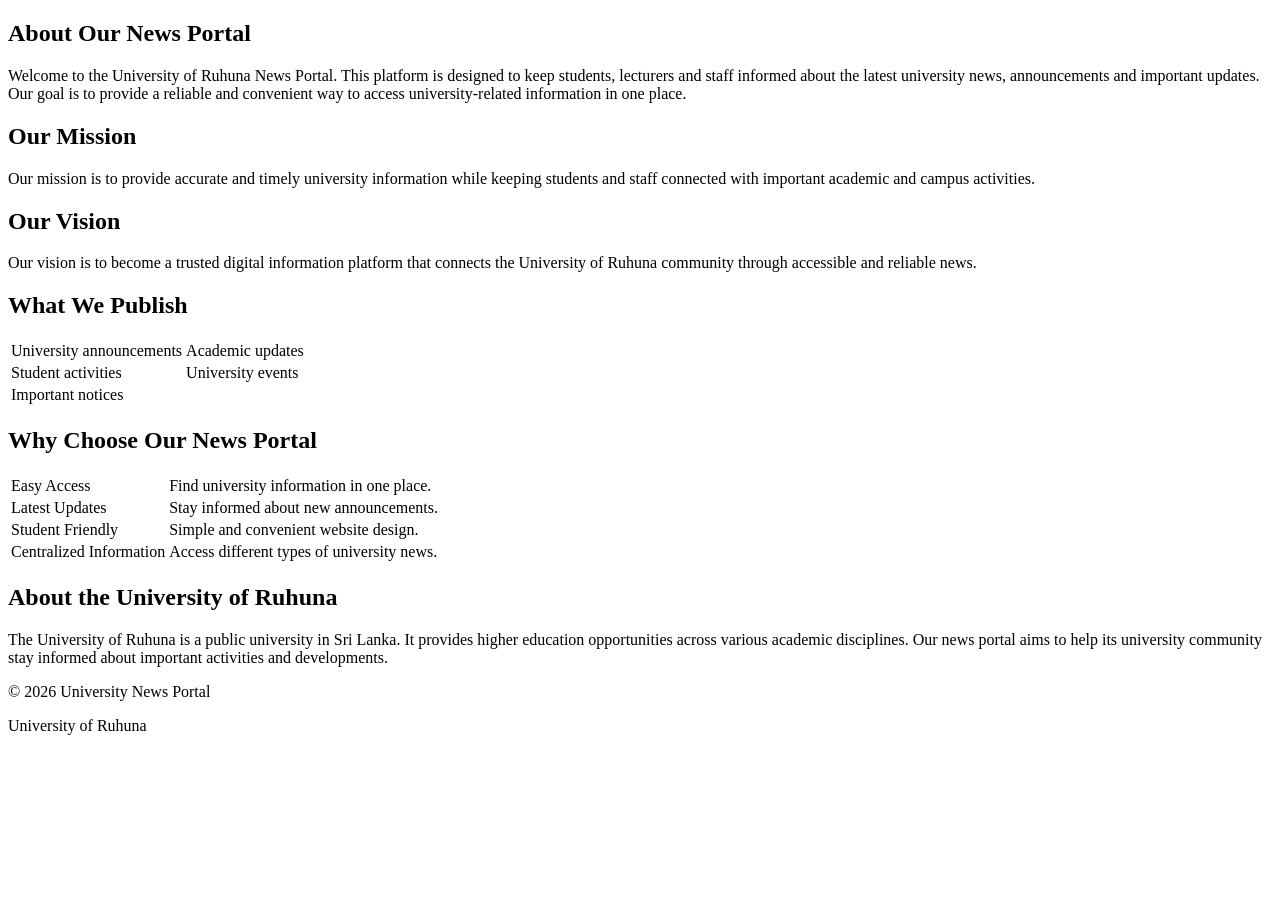
==== about.html @ bc383ffd "add information about page" ====
<!DOCTYPE html> 
<html> 
<head> 
<title>About Us</title> 
<link rel="stylesheet" href="style.css"> 
</head> 
<body> 

<main>

<section class="hero">
<h1>About Our News Portal</h1>
<p>
Welcome to the University of Ruhuna News Portal. This 
platform is designed to keep students, lecturers and staff 
informed about the latest university news, announcements and
 important updates. Our goal is to provide a reliable and 
 convenient way to access university-related information in 
 one place.
</p>
</section>




<section class="about">
<h2>Our Mission</h2>

<p>
Our mission is to provide accurate and timely university 
information while keeping students and staff connected with 
important academic and campus activities.
</p>



<h2>Our Vision</h2>

<p>
Our vision is to become a trusted digital information 
platform that connects the University of Ruhuna community 
through accessible and reliable news.
</p>
</section>

<section class="publish">
<h2>What We Publish</h2>

<table>
    <tr>
        <td>University announcements</td>
        <td>Academic updates</td>
    </tr>
    <tr>
        <td>Student activities</td>
        <td>University events</td>
    </tr>
    <tr>
        <td>Important notices</td>
    </tr>
</table>
</section>

<section class="choose">
<h2>Why Choose Our News Portal</h2>
<table>
    <tr>
        <td>Easy Access</td>
        <td>Find university information in one place.</td>
    </tr>
    <tr>
        <td>Latest Updates</td>
        <td>Stay informed about new announcements.</td>
    </tr>
    <tr>
        <td>Student Friendly</td>
        <td>Simple and convenient website design.</td>
    </tr>
    <tr>
        <td>Centralized Information</td>
        <td>Access different types of university news.</td>
    </tr>
</table>

</section>

<section class="ruh">
<h2>About the University of Ruhuna</h2>
<p>
The University of Ruhuna is a public university in 
Sri Lanka. It provides higher education opportunities 
across various academic disciplines. Our news portal 
aims to help its university community stay informed about
important activities and developments.
</p>
</section>



</main>

<footer>
<p>© 2026 University News Portal</p>
<p>University of Ruhuna</p>
</footer>


</body> 
</html>
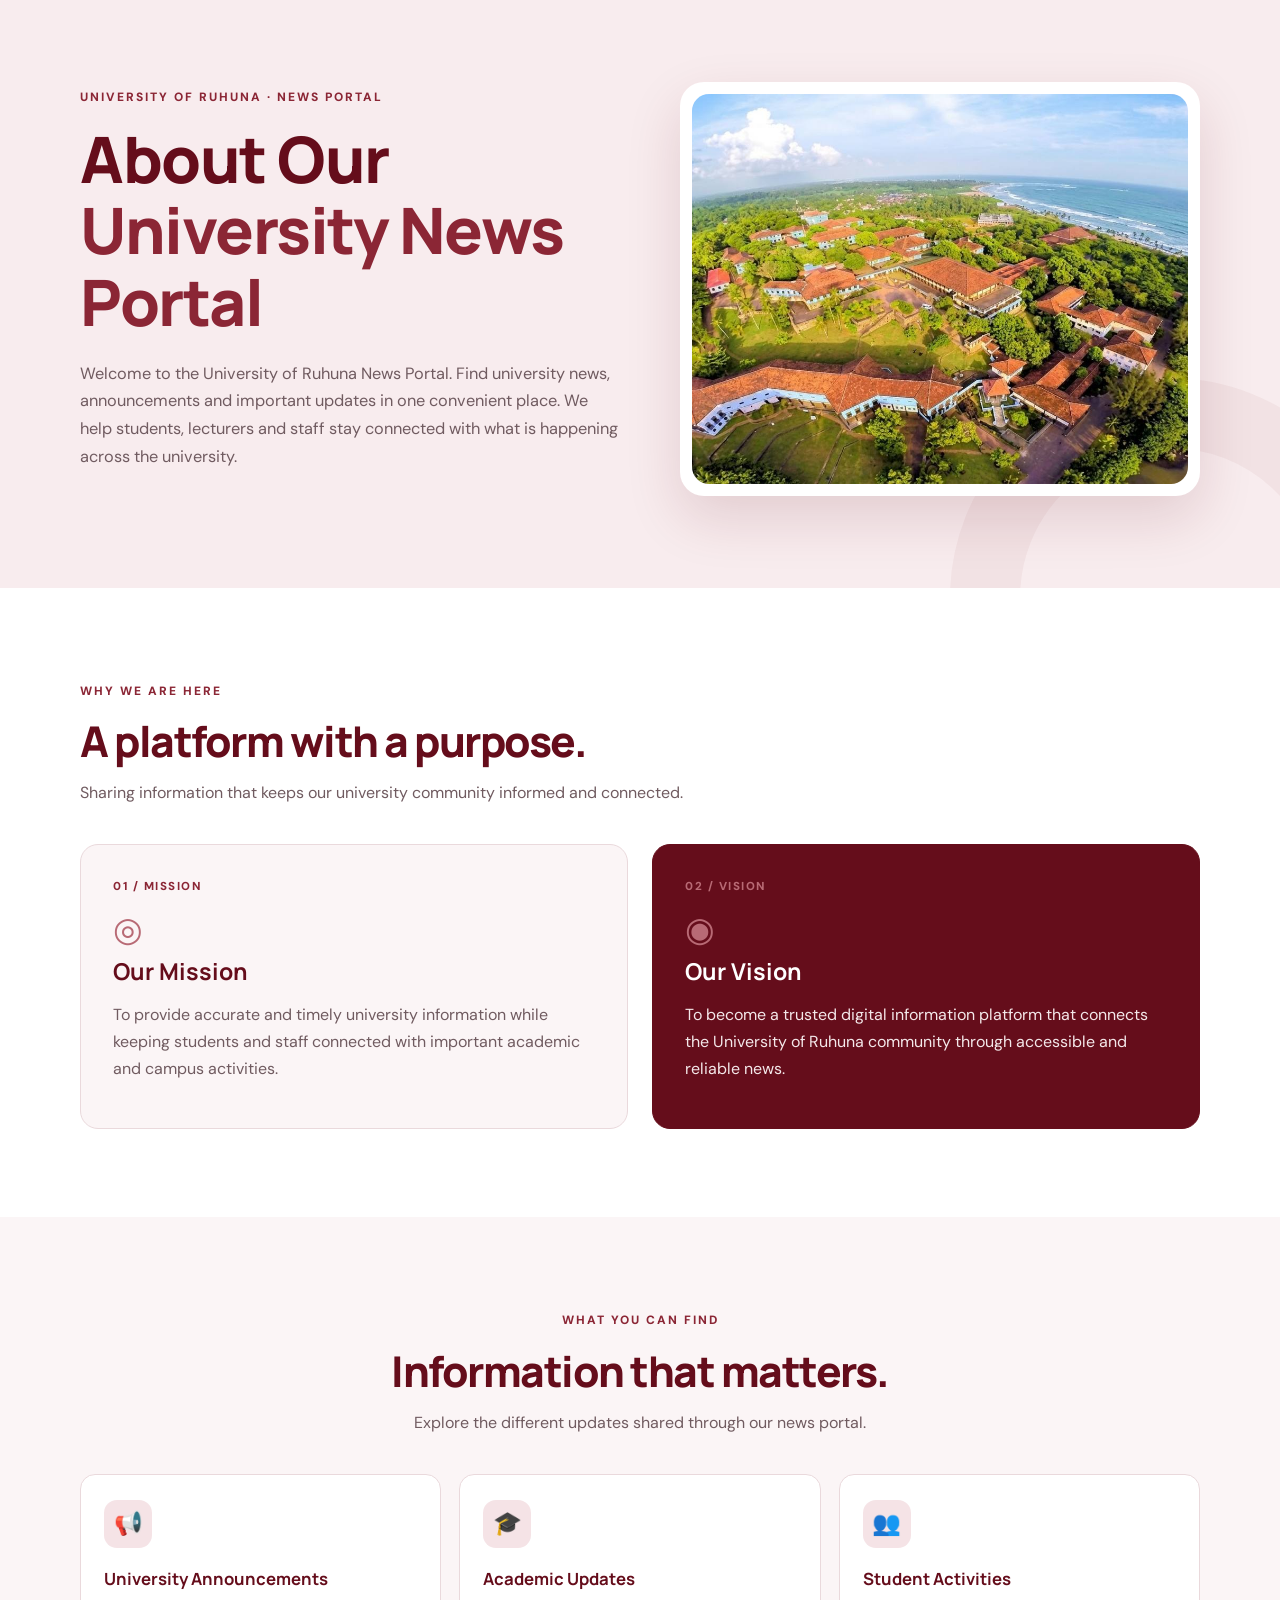
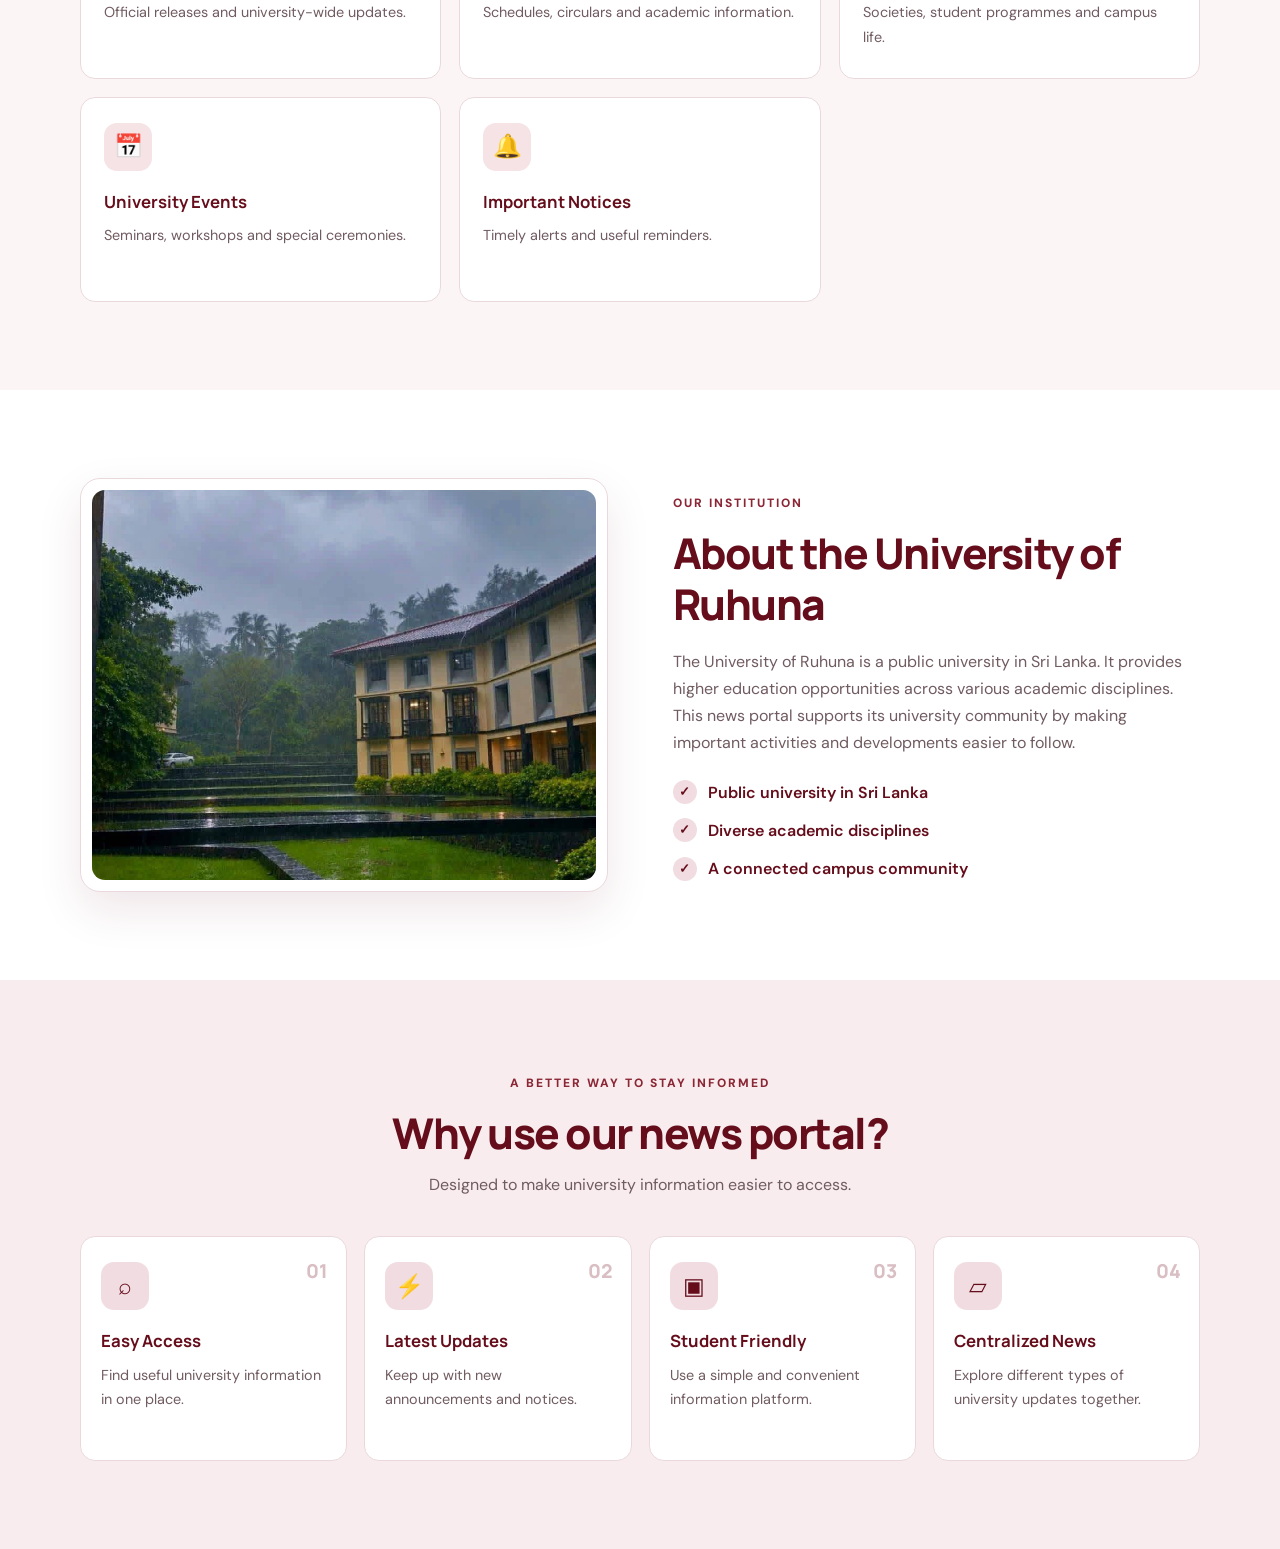
==== commit 01198d29: "updated html css and four photos" ====
--- a/about.html
+++ b/about.html
@@ -1,109 +1,144 @@
-<!DOCTYPE html> 
-<html> 
-<head> 
-<title>About Us</title> 
-<link rel="stylesheet" href="style.css"> 
-</head> 
-<body> 
+<!DOCTYPE html>
+<html lang="en">
+<head>
+  <meta charset="UTF-8">
+  <meta name="viewport" content="width=device-width, initial-scale=1.0">
+  <title>About Us | University of Ruhuna</title>
+  <link rel="stylesheet" href="about.css">
+  <link rel="preconnect" href="https://fonts.googleapis.com">
+  <link rel="preconnect" href="https://fonts.gstatic.com" crossorigin>
+  <link href="https://fonts.googleapis.com/css2?family=DM+Sans:wght@400;500;600;700&family=Manrope:wght@500;600;700;800&display=swap" rel="stylesheet">
+</head>
+<body>
+  <main>
+    <section class="intro">
+      <div class="container layout">
+        <div class="copy">
+          <span class="kicker">UNIVERSITY OF RUHUNA · NEWS PORTAL</span>
+          <h1>About Our <br><span>University News Portal</span></h1>
+          <p>Welcome to the University of Ruhuna News Portal. Find university news, announcements and important updates in one convenient place. We help students, lecturers and staff stay 	  connected with what is happening across the university.</p>
+        </div>
+        <div class="visual">
+          <img src="1.jpg" alt="University campus building">
+        </div>
+      </div>
+      <div class="shape"></div>
+    </section>
 
-<main>
+    <section class="purpose space" id="mission">
+      <div class="container">
+        <div class="heading">
+          <span class="kicker">WHY WE ARE HERE</span>
+          <h2>A platform with a purpose.</h2>
+          <p>Sharing information that keeps our university community informed and connected.</p>
+        </div>
+        <div class="purposegrid">
+          <article class="card mission">
+            <div class="number">01 / MISSION</div>
+            <div class="symbol">◎</div>
+            <h3>Our Mission</h3>
+            <p>To provide accurate and timely university information while keeping students and staff connected with important academic and campus activities.</p>
+          </article>
+          <article class="card vision">
+            <div class="number">02 / VISION</div>
+            <div class="symbol">◉</div>
+            <h3>Our Vision</h3>
+            <p>To become a trusted digital information platform that connects the University of Ruhuna community through accessible and reliable news.</p>
+          </article>
+        </div>
+      </div>
+    </section>
 
-<section class="hero">
-<h1>About Our News Portal</h1>
-<p>
-Welcome to the University of Ruhuna News Portal. This 
-platform is designed to keep students, lecturers and staff 
-informed about the latest university news, announcements and
- important updates. Our goal is to provide a reliable and 
- convenient way to access university-related information in 
- one place.
-</p>
-</section>
+    <section class="coverage space">
+      <div class="container">
+        <div class="heading center">
+          <span class="kicker">WHAT YOU CAN FIND</span>
+          <h2>Information that matters.</h2>
+          <p>Explore the different updates shared through our news portal.</p>
+        </div>
+        <div class="coveragegrid">
+          <article class="topic" style="--bg:('2.jpg');">
+            <span class="topicicon">📢</span>
+            <h3>University Announcements</h3>
+            <p>Official releases and university-wide updates.</p>
+          </article>
+          <article class="topic">
+            <span class="topicicon">🎓</span>
+            <h3>Academic Updates</h3>
+            <p>Schedules, circulars and academic information.</p>
+          </article>
+          <article class="topic">
+            <span class="topicicon">👥</span>
+            <h3>Student Activities</h3>
+            <p>Societies, student programmes and campus life.</p>
+          </article>
+          <article class="topic">
+            <span class="topicicon">📅</span>
+            <h3>University Events</h3>
+            <p>Seminars, workshops and special ceremonies.</p>
+          </article>
+          <article class="topic">
+            <span class="topicicon">🔔</span>
+            <h3>Important Notices</h3>
+            <p>Timely alerts and useful reminders.</p>
+          </article>
+        </div>
+      </div>
+    </section>
 
+    <section class="institution space">
+      <div class="container institutionlayout">
+        <div class="photo">
+          <img src="3.jpg" alt="University campus">
+         </div>
+        <div class="details">
+          <span class="kicker">OUR INSTITUTION</span>
+          <h2>About the University of Ruhuna</h2>
+          <p>The University of Ruhuna is a public university in Sri Lanka. It provides higher education opportunities across various academic disciplines. This news portal supports its university community by making important activities and developments easier to follow.</p>
+          <ul class="checklist">
+            <li><span>✓</span> Public university in Sri Lanka</li>
+            <li><span>✓</span> Diverse academic disciplines</li>
+            <li><span>✓</span> A connected campus community</li>
+          </ul>
+        </div>
+      </div>
+    </section>
 
-
-
-<section class="about">
-<h2>Our Mission</h2>
-
-<p>
-Our mission is to provide accurate and timely university 
-information while keeping students and staff connected with 
-important academic and campus activities.
-</p>
-
-
-
-<h2>Our Vision</h2>
-
-<p>
-Our vision is to become a trusted digital information 
-platform that connects the University of Ruhuna community 
-through accessible and reliable news.
-</p>
-</section>
-
-<section class="publish">
-<h2>What We Publish</h2>
-
-<table>
-    <tr>
-        <td>University announcements</td>
-        <td>Academic updates</td>
-    </tr>
-    <tr>
-        <td>Student activities</td>
-        <td>University events</td>
-    </tr>
-    <tr>
-        <td>Important notices</td>
-    </tr>
-</table>
-</section>
-
-<section class="choose">
-<h2>Why Choose Our News Portal</h2>
-<table>
-    <tr>
-        <td>Easy Access</td>
-        <td>Find university information in one place.</td>
-    </tr>
-    <tr>
-        <td>Latest Updates</td>
-        <td>Stay informed about new announcements.</td>
-    </tr>
-    <tr>
-        <td>Student Friendly</td>
-        <td>Simple and convenient website design.</td>
-    </tr>
-    <tr>
-        <td>Centralized Information</td>
-        <td>Access different types of university news.</td>
-    </tr>
-</table>
-
-</section>
-
-<section class="ruh">
-<h2>About the University of Ruhuna</h2>
-<p>
-The University of Ruhuna is a public university in 
-Sri Lanka. It provides higher education opportunities 
-across various academic disciplines. Our news portal 
-aims to help its university community stay informed about
-important activities and developments.
-</p>
-</section>
-
-
-
-</main>
-
-<footer>
-<p>© 2026 University News Portal</p>
-<p>University of Ruhuna</p>
-</footer>
-
-
-</body> 
-</html> +    <section class="benefits space">
+      <div class="container">
+        <div class="heading center">
+          <span class="kicker">A BETTER WAY TO STAY INFORMED</span>
+          <h2>Why use our news portal?</h2>
+          <p>Designed to make university information easier to access.</p>
+        </div>
+        <div class="benefitgrid">
+          <article class="benefit">
+            <span class="ordinal">01</span>
+            <div class="benefiticon">⌕</div>
+            <h3>Easy Access</h3>
+            <p>Find useful university information in one place.</p>
+          </article>
+          <article class="benefit">
+            <span class="ordinal">02</span>
+            <div class="benefiticon">⚡</div>
+            <h3>Latest Updates</h3>
+            <p>Keep up with new announcements and notices.</p>
+          </article>
+          <article class="benefit">
+            <span class="ordinal">03</span>
+            <div class="benefiticon">▣</div>
+            <h3>Student Friendly</h3>
+            <p>Use a simple and convenient information platform.</p>
+          </article>
+          <article class="benefit">
+            <span class="ordinal">04</span>
+            <div class="benefiticon">▱</div>
+            <h3>Centralized News</h3>
+            <p>Explore different types of university updates together.</p>
+          </article>
+        </div>
+      </div>
+    </section>
+  </main>
+</body>
+</html>
--- a/about.css
+++ b/about.css
@@ -0,0 +1,501 @@
+:root {
+  --navy: #650D1B;
+  --blue: #8B2635;
+  --gold: #B86A75;
+  --ink: #3F1720;
+  --muted: #705B60;
+  --paper: #FBF5F6;
+  --white: #ffffff;
+  --line: #EAD9DC;
+}
+
+* {
+  box-sizing: border-box;
+  margin: 0;
+  padding: 0;
+}
+
+html {
+  scroll-behavior: smooth;
+}
+
+body {
+  font-family: "DM Sans", Arial, sans-serif;
+  color: var(--ink);
+  background: var(--white);
+  line-height: 1.7;
+}
+
+img {
+  display: block;
+  max-width: 100%;
+}
+
+.container {
+  width: min(1120px, 90%);
+  margin: 0 auto;
+}
+
+.space {
+  padding: 88px 0;
+}
+
+/* Intro / hero */
+.intro {
+  position: relative;
+  overflow: hidden;
+  padding: 82px 0 92px;
+  background: #F8ECEE;
+}
+
+.layout {
+  position: relative;
+  z-index: 1;
+  display: grid;
+  grid-template-columns: 1.02fr 0.98fr;
+  align-items: center;
+  gap: 58px;
+}
+
+.kicker {
+  display: inline-block;
+  margin-bottom: 15px;
+  color: var(--blue);
+  font-size: 0.75rem;
+  font-weight: 800;
+  letter-spacing: 2px;
+}
+
+.intro h1,
+.heading h2,
+.details h2 {
+  font-family: "Manrope", Arial, sans-serif;
+  font-weight: 800;
+  letter-spacing: -1.5px;
+}
+
+.intro h1 {
+  margin-bottom: 22px;
+  color: var(--navy);
+  font-size: clamp(2.5rem, 5vw, 4.35rem);
+  line-height: 1.12;
+}
+
+.intro h1 span {
+  color: var(--blue);
+}
+
+.copy > p {
+  max-width: 540px;
+  margin-bottom: 25px;
+  color: var(--muted);
+  font-size: 1.02rem;
+}
+
+.link {
+  display: inline-flex;
+  align-items: center;
+  gap: 12px;
+  color: var(--navy);
+  font-weight: 700;
+  text-decoration: none;
+}
+
+.link span {
+  display: grid;
+  width: 30px;
+  height: 30px;
+  place-items: center;
+  border-radius: 50%;
+  color: var(--navy);
+  background: var(--gold);
+  transition: transform 0.2s ease;
+}
+
+.link:hover span {
+  transform: translateX(5px);
+}
+
+.visual {
+  position: relative;
+  padding: 12px;
+  border-radius: 24px;
+  background: var(--white);
+  box-shadow: 0 22px 55px rgba(101, 13, 27, 0.14);
+}
+
+.visual img {
+  width: 100%;
+  height: 390px;
+  object-fit: cover;
+  border-radius: 17px;
+}
+
+.tag {
+  position: absolute;
+  right: 26px;
+  bottom: 27px;
+  display: flex;
+  align-items: center;
+  gap: 9px;
+  padding: 12px 16px;
+  border-radius: 9px;
+  color: var(--navy);
+  background: var(--white);
+  font-size: 0.82rem;
+  font-weight: 700;
+  box-shadow: 0 8px 24px rgba(0, 0, 0, 0.12);
+}
+
+.dot {
+  width: 9px;
+  height: 9px;
+  border-radius: 50%;
+  background: var(--gold);
+}
+
+.shape {
+  position: absolute;
+  right: -110px;
+  bottom: -230px;
+  width: 440px;
+  height: 440px;
+  border: 70px solid rgba(139, 38, 53, 0.05);
+  border-radius: 50%;
+}
+
+
+.heading {
+  max-width: 650px;
+  margin-bottom: 38px;
+}
+
+.heading.center {
+  margin-right: auto;
+  margin-left: auto;
+  text-align: center;
+}
+
+.heading h2,
+.details h2 {
+  margin-bottom: 12px;
+  color: var(--navy);
+  font-size: clamp(1.9rem, 3.5vw, 2.65rem);
+  line-height: 1.2;
+}
+
+.heading > p {
+  color: var(--muted);
+}
+
+.purpose {
+  background: var(--white);
+}
+
+.purposegrid {
+  display: grid;
+  grid-template-columns: repeat(2, 1fr);
+  gap: 24px;
+}
+
+.card {
+  min-height: 285px;
+  padding: 32px;
+  border: 1px solid var(--line);
+  border-radius: 18px;
+  transition: transform 0.25s ease, box-shadow 0.25s ease;
+}
+
+.card:hover,
+.topic:hover,
+.benefit:hover {
+  transform: translateY(-6px);
+  box-shadow: 0 16px 35px rgba(101, 13, 27, 0.09);
+}
+
+.card.mission {
+  background: #FBF5F6;
+}
+
+.card.vision {
+  color: var(--white);
+  background: var(--navy);
+  border-color: var(--navy);
+}
+
+.number {
+  color: var(--blue);
+  font-size: 0.72rem;
+  font-weight: 800;
+  letter-spacing: 1.5px;
+}
+
+.vision .number {
+  color: var(--gold);
+}
+
+.symbol {
+  margin: 16px 0 5px;
+  color: var(--gold);
+  font-size: 2.1rem;
+  line-height: 1;
+}
+
+.card h3 {
+  margin-bottom: 10px;
+  color: var(--navy);
+  font-family: "Manrope", Arial, sans-serif;
+  font-size: 1.45rem;
+}
+
+.vision h3 {
+  color: var(--white);
+}
+
+.card p {
+  max-width: 470px;
+  color: var(--muted);
+}
+
+.vision p {
+  color: #F4E8EA;
+}
+
+
+.coverage {
+  background: var(--paper);
+}
+
+.coveragegrid {
+  display: grid;
+  grid-template-columns: repeat(3, 1fr);
+  gap: 18px;
+}
+
+.topic {
+  min-height: 205px;
+  padding: 25px 23px;
+  border: 1px solid var(--line);
+  border-radius: 15px;
+  background: var(--white);
+  transition: 0.25s ease;
+}
+
+.topicicon {
+  display: grid;
+  width: 48px;
+  height: 48px;
+  margin-bottom: 17px;
+  place-items: center;
+  border-radius: 13px;
+  background: #F5E3E6;
+  font-size: 1.45rem;
+}
+
+.topic h3,
+.benefit h3 {
+  margin-bottom: 7px;
+  color: var(--navy);
+  font-family: "Manrope", Arial, sans-serif;
+  font-size: 1.05rem;
+}
+
+.topic p,
+.benefit p {
+  color: var(--muted);
+  font-size: 0.9rem;
+}
+
+/* About the university */
+.institution {
+  background: var(--white);
+}
+
+.institutionlayout {
+  display: grid;
+  grid-template-columns: 1fr 1fr;
+  align-items: center;
+  gap: 65px;
+}
+
+.photo {
+  position: relative;
+  padding: 11px;
+  border: 1px solid var(--line);
+  border-radius: 20px;
+  background: var(--white);
+  box-shadow: 0 18px 45px rgba(101, 13, 27, 0.1);
+}
+
+.photo img {
+  width: 100%;
+  height: 390px;
+  object-fit: cover;
+  border-radius: 13px;
+}
+
+.caption {
+  position: absolute;
+  right: 24px;
+  bottom: 25px;
+  left: 24px;
+  padding: 12px 15px;
+  border-radius: 9px;
+  color: var(--white);
+  background: rgba(101, 13, 27, 0.9);
+  font-size: 0.85rem;
+  font-weight: 700;
+}
+
+.details h2 {
+  margin-bottom: 18px;
+}
+
+.details > p {
+  margin-bottom: 22px;
+  color: var(--muted);
+}
+
+.checklist {
+  display: grid;
+  gap: 11px;
+  list-style: none;
+}
+
+.checklist li {
+  display: flex;
+  align-items: center;
+  gap: 11px;
+  color: var(--navy);
+  font-weight: 600;
+}
+
+.checklist li span {
+  display: grid;
+  width: 24px;
+  height: 24px;
+  place-items: center;
+  border-radius: 50%;
+  color: var(--navy);
+  background: #F1DDE1;
+  font-size: 0.8rem;
+}
+
+/* Benefits */
+.benefits {
+  background: #F8ECEE;
+}
+
+.benefitgrid {
+  display: grid;
+  grid-template-columns: repeat(4, 1fr);
+  gap: 17px;
+}
+
+.benefit {
+  position: relative;
+  min-height: 225px;
+  padding: 25px 20px;
+  border: 1px solid var(--line);
+  border-radius: 15px;
+  background: var(--white);
+  transition: 0.25s ease;
+}
+
+.ordinal {
+  position: absolute;
+  top: 18px;
+  right: 18px;
+  color: #D9BFC4;
+  font-family: "Manrope", Arial, sans-serif;
+  font-size: 1.2rem;
+  font-weight: 800;
+}
+
+.benefiticon {
+  display: grid;
+  width: 48px;
+  height: 48px;
+  margin-bottom: 17px;
+  place-items: center;
+  border-radius: 13px;
+  color: var(--navy);
+  background: #F1DDE1;
+  font-size: 1.45rem;
+}
+
+
+@media (max-width: 900px) {
+  .layout,
+  .institutionlayout {
+    gap: 35px;
+  }
+
+  .visual img,
+  .photo img {
+    height: 330px;
+  }
+
+  .benefitgrid {
+    grid-template-columns: repeat(2, 1fr);
+  }
+}
+
+@media (max-width: 700px) {
+  .space {
+    padding: 65px 0;
+  }
+
+  .intro {
+    padding: 65px 0;
+  }
+
+  .layout,
+  .institutionlayout,
+  .purposegrid {
+    grid-template-columns: 1fr;
+  }
+
+  .layout {
+    gap: 35px;
+  }
+
+  .visual img {
+    height: 300px;
+  }
+
+  .coveragegrid {
+    grid-template-columns: repeat(2, 1fr);
+  }
+
+  .institutionlayout {
+    gap: 35px;
+  }
+}
+
+@media (max-width: 480px) {
+  .container {
+    width: 88%;
+  }
+
+  .intro h1 {
+    font-size: 2.45rem;
+  }
+
+  .coveragegrid,
+  .benefitgrid {
+    grid-template-columns: 1fr;
+  }
+
+  .card {
+    padding: 25px;
+  }
+
+  .tag {
+    right: 18px;
+    bottom: 20px;
+    left: 18px;
+    justify-content: center;
+    font-size: 0.75rem;
+  }
+}
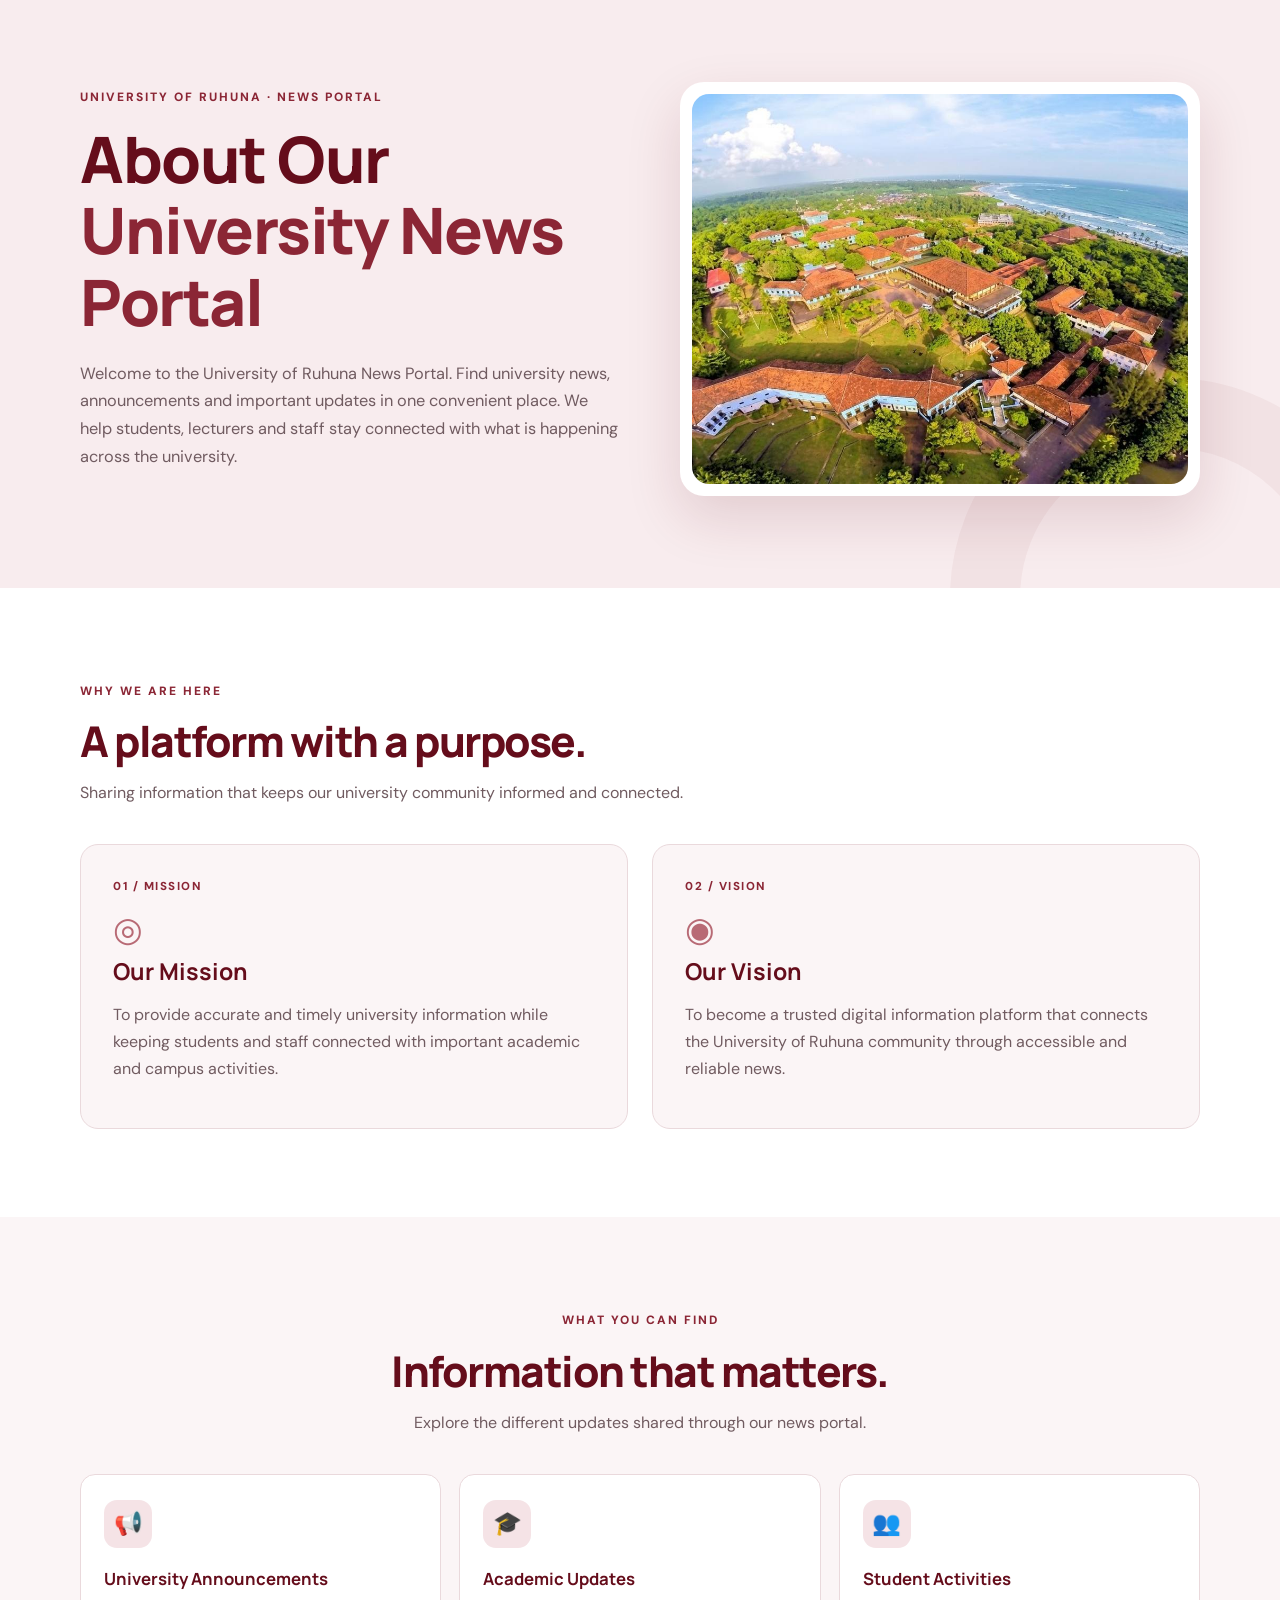
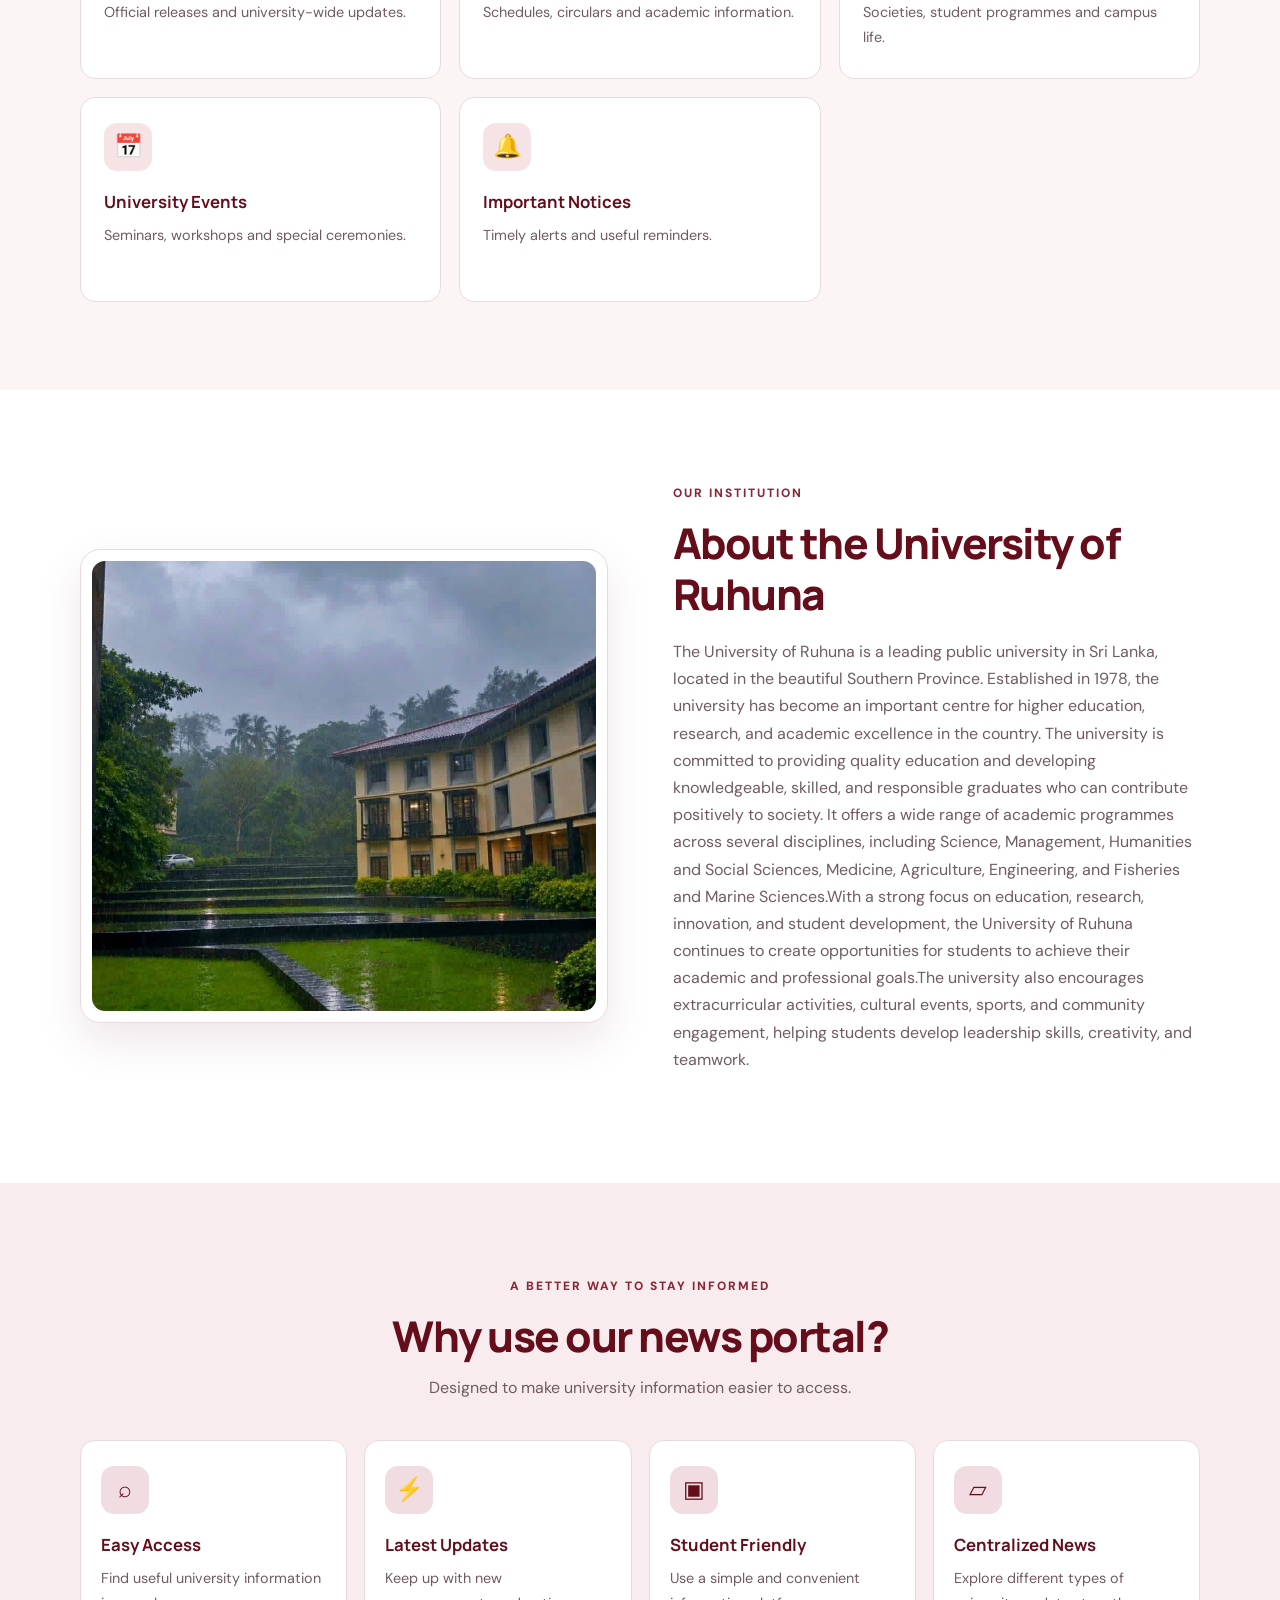
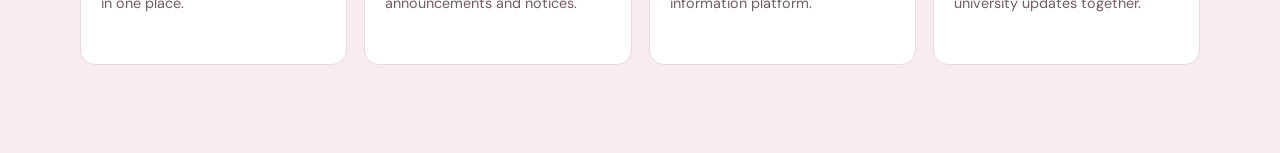
==== commit 7d30cd91: "updated html and css" ====
--- a/about.html
+++ b/about.html
@@ -39,7 +39,7 @@
             <h3>Our Mission</h3>
             <p>To provide accurate and timely university information while keeping students and staff connected with important academic and campus activities.</p>
           </article>
-          <article class="card vision">
+          <article class="card mission">
             <div class="number">02 / VISION</div>
             <div class="symbol">◉</div>
             <h3>Our Vision</h3>
@@ -94,13 +94,9 @@
         <div class="details">
           <span class="kicker">OUR INSTITUTION</span>
           <h2>About the University of Ruhuna</h2>
-          <p>The University of Ruhuna is a public university in Sri Lanka. It provides higher education opportunities across various academic disciplines. This news portal supports its university community by making important activities and developments easier to follow.</p>
-          <ul class="checklist">
-            <li><span>✓</span> Public university in Sri Lanka</li>
-            <li><span>✓</span> Diverse academic disciplines</li>
-            <li><span>✓</span> A connected campus community</li>
-          </ul>
-        </div>
+          <p>The University of Ruhuna is a leading public university in Sri Lanka, located in the beautiful Southern Province. Established in 1978, the university has become an important centre for higher education, research, and academic excellence in the country.
+             The university is committed to providing quality education and developing knowledgeable, skilled, and responsible graduates who can contribute positively to society. It offers a wide range of academic programmes across several disciplines, including Science, Management, Humanities and Social Sciences, Medicine, Agriculture, Engineering, and Fisheries and Marine Sciences.With a strong focus on education, research, innovation, and student development, the University of Ruhuna continues to create opportunities for students to achieve their academic and professional goals.The university also encourages extracurricular activities, cultural events, sports, and community engagement, helping students develop leadership skills, creativity, and teamwork.</p>
+            </div>
       </div>
     </section>
 
@@ -112,29 +108,37 @@
           <p>Designed to make university information easier to access.</p>
         </div>
         <div class="benefitgrid">
+
           <article class="benefit">
-            <span class="ordinal">01</span>
+            
             <div class="benefiticon">⌕</div>
             <h3>Easy Access</h3>
             <p>Find useful university information in one place.</p>
+
           </article>
-          <article class="benefit">
-            <span class="ordinal">02</span>
+          
+	<article class="benefit">
+           
             <div class="benefiticon">⚡</div>
             <h3>Latest Updates</h3>
             <p>Keep up with new announcements and notices.</p>
+
           </article>
+
           <article class="benefit">
-            <span class="ordinal">03</span>
+            
             <div class="benefiticon">▣</div>
             <h3>Student Friendly</h3>
             <p>Use a simple and convenient information platform.</p>
+
           </article>
+
           <article class="benefit">
-            <span class="ordinal">04</span>
+            
             <div class="benefiticon">▱</div>
             <h3>Centralized News</h3>
             <p>Explore different types of university updates together.</p>
+
           </article>
         </div>
       </div>
--- a/about.css
+++ b/about.css
@@ -219,7 +219,7 @@
 
 .card.vision {
   color: var(--white);
-  background: var(--navy);
+  background: #FBF5F6;
   border-color: var(--navy);
 }
 
@@ -329,7 +329,7 @@
 
 .photo img {
   width: 100%;
-  height: 390px;
+  height: 450px;
   object-fit: cover;
   border-radius: 13px;
 }
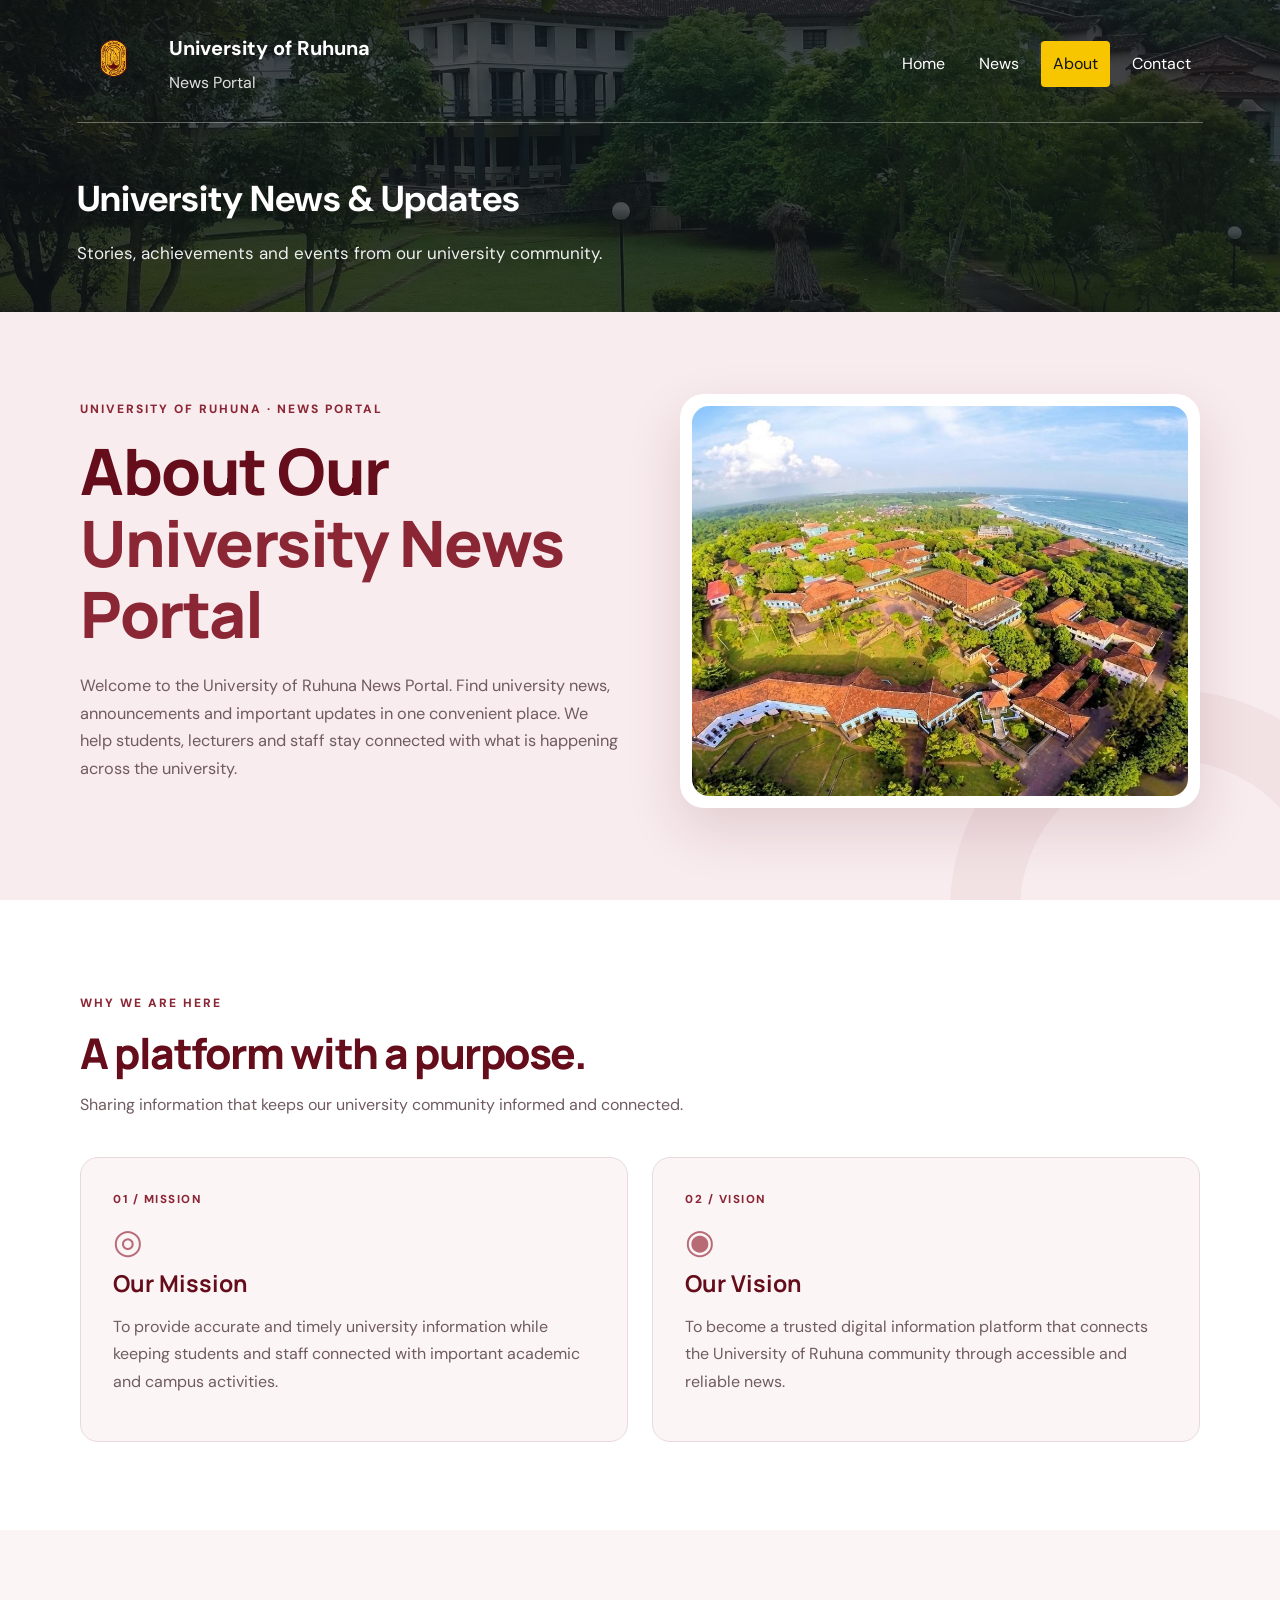
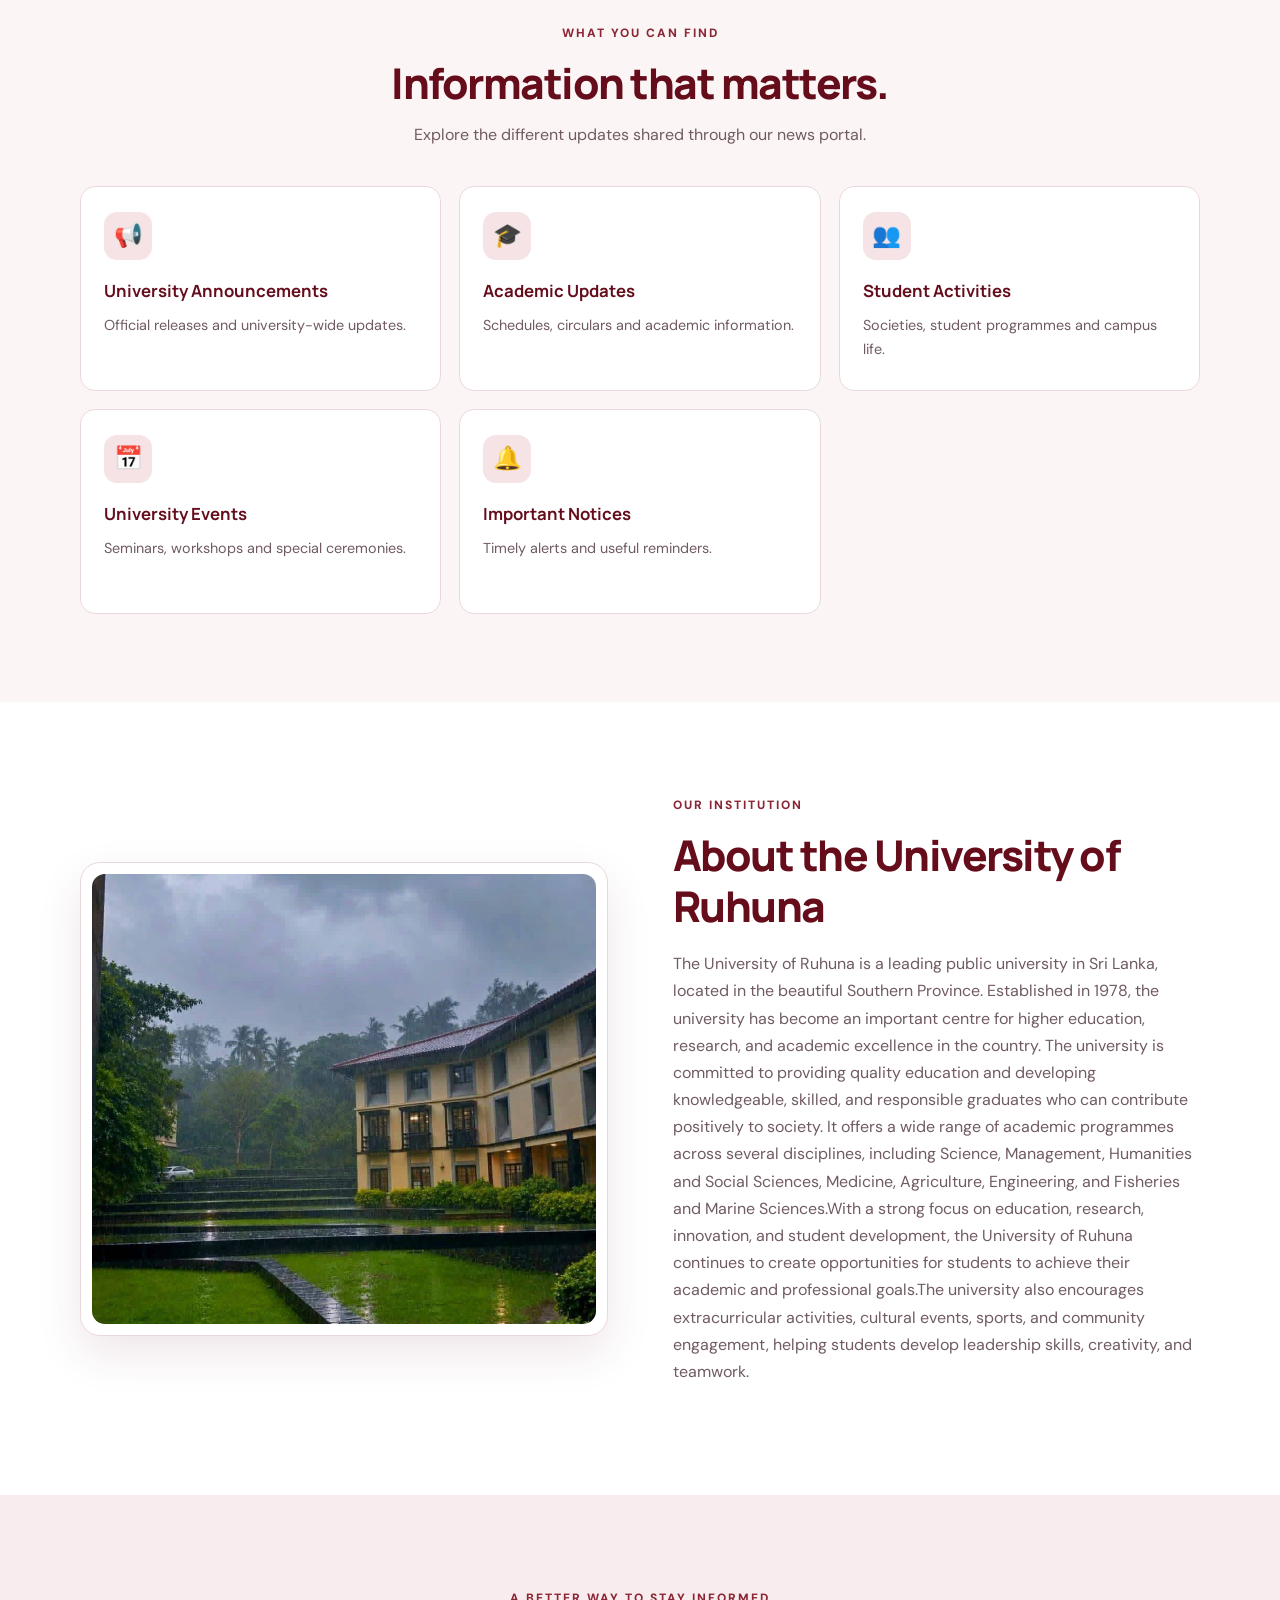
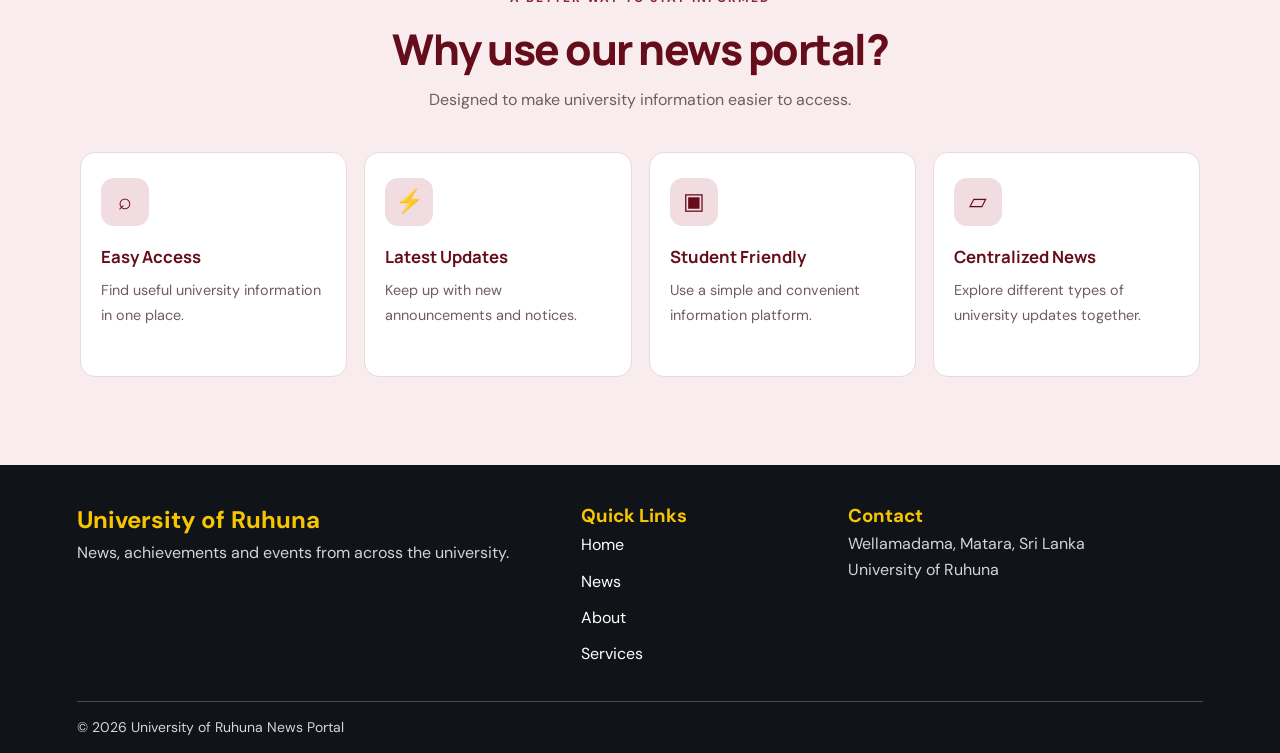
==== commit a7204a4c: "update about html and css codes (header and footer)" ====
--- a/about.html
+++ b/about.html
@@ -10,6 +10,32 @@
   <link href="https://fonts.googleapis.com/css2?family=DM+Sans:wght@400;500;600;700&family=Manrope:wght@500;600;700;800&display=swap" rel="stylesheet">
 </head>
 <body>
+
+<header class="site-header">
+  <div class="header-content">
+    <div class="site-title">
+      <img src="images/home_logo.png" alt="University logo">
+      <div>
+        <h1>University of Ruhuna</h1>
+        <p>News Portal</p>
+      </div>
+    </div>
+
+    <nav class="navigation">
+      <a href="index.html">Home</a>
+      <a href="news.html">News</a>
+      <a href="about.html" class="active">About</a>
+      <a href="contact.html">Contact</a>
+    </nav>
+  </div>
+
+  <div class="header-heading">
+    <h2>University News &amp; Updates</h2>
+    <p>Stories, achievements and events from our university community.</p>
+  </div>
+</header>
+
+
   <main>
     <section class="intro">
       <div class="container layout">
@@ -144,5 +170,34 @@
       </div>
     </section>
   </main>
+
+<footer class="site-footer">
+  <div class="footer-content">
+    <div>
+      <h2>University of Ruhuna</h2>
+      <p>News, achievements and events from across the university.</p>
+    </div>
+
+    <div>
+      <h3>Quick Links</h3>
+      <a href="Home.html">Home</a>
+      <a href="news.html">News</a>
+      <a href="#">About</a>
+      <a href="#">Services</a>
+    </div>
+
+    <div>
+      <h3>Contact</h3>
+      <p>Wellamadama, Matara, Sri Lanka</p>
+      <p>University of Ruhuna</p>
+    </div>
+  </div>
+
+  <div class="footer-bottom">
+    <p>© 2026 University of Ruhuna News Portal</p>
+  </div>
+</footer>
+
+
 </body>
 </html>
--- a/about.css
+++ b/about.css
@@ -8,6 +8,139 @@
   --white: #ffffff;
   --line: #EAD9DC;
 }
+
+.site-header {
+  min-height: 300px;
+  padding: 24px 6%;
+  color: white;
+  background:
+    linear-gradient(rgba(16, 20, 24, 0.75), rgba(16, 20, 24, 0.75)),
+    url("images/header-photo.jpg.jpg") center / cover no-repeat;
+}
+
+.header-content {
+  display: flex;
+  justify-content: space-between;
+  align-items: center;
+  gap: 20px;
+  padding-bottom: 18px;
+  border-bottom: 1px solid rgba(255, 255, 255, 0.35);
+}
+
+.site-title {
+  display: flex;
+  align-items: center;
+  gap: 12px;
+}
+
+.site-title img {
+  width: 80px;
+  height: 80px;
+  object-fit: contain;
+}
+
+.site-title h1 {
+  margin: 0;
+  font-size: 20px;
+}
+
+.site-title p {
+  margin: 4px 0 0;
+  color: #e0e0e0;
+}
+
+.navigation {
+  display: flex;
+  gap: 10px;
+  flex-wrap: wrap;
+}
+
+.navigation a {
+  padding: 9px 12px;
+  border-radius: 4px;
+  color: white;
+  text-decoration: none;
+}
+
+.navigation a:nth-child(3) {
+  background: #f7c600;
+  color: #101418;
+}
+
+.header-heading {
+  padding: 45px 0 20px;
+}
+
+.header-heading h2 {
+  margin: 0 0 10px;
+  font-size: 36px;
+}
+
+.header-heading p {
+  margin: 0;
+  color: #eeeeee;
+  font-size: 17px;
+}
+
+.site-footer {
+  padding: 35px 6% 0;
+  color: white;
+  background: #101418;
+}
+
+.footer-content {
+  display: grid;
+  grid-template-columns: 2fr 1fr 1.5fr;
+  gap: 30px;
+  padding-bottom: 25px;
+}
+
+.site-footer h2,
+.site-footer h3 {
+  margin-top: 0;
+  color: #f7c600;
+}
+
+.site-footer p {
+  color: #d2d5d8;
+  line-height: 1.6;
+}
+
+.footer-content a {
+  display: block;
+  margin-bottom: 9px;
+  color: white;
+  text-decoration: none;
+}
+
+.footer-bottom {
+  padding: 14px 0;
+  border-top: 1px solid #454b50;
+  color: #d2d5d8;
+  font-size: 14px;
+}
+
+.footer-bottom p {
+  margin: 0;
+}
+
+@media (max-width: 650px) {
+  .header-content {
+    align-items: flex-start;
+    flex-direction: column;
+  }
+
+  .header-heading h2 {
+    font-size: 28px;
+  }
+
+  .footer-content {
+    grid-template-columns: 1fr;
+    gap: 15px;
+  }
+}
+
+
 
 * {
   box-sizing: border-box;
